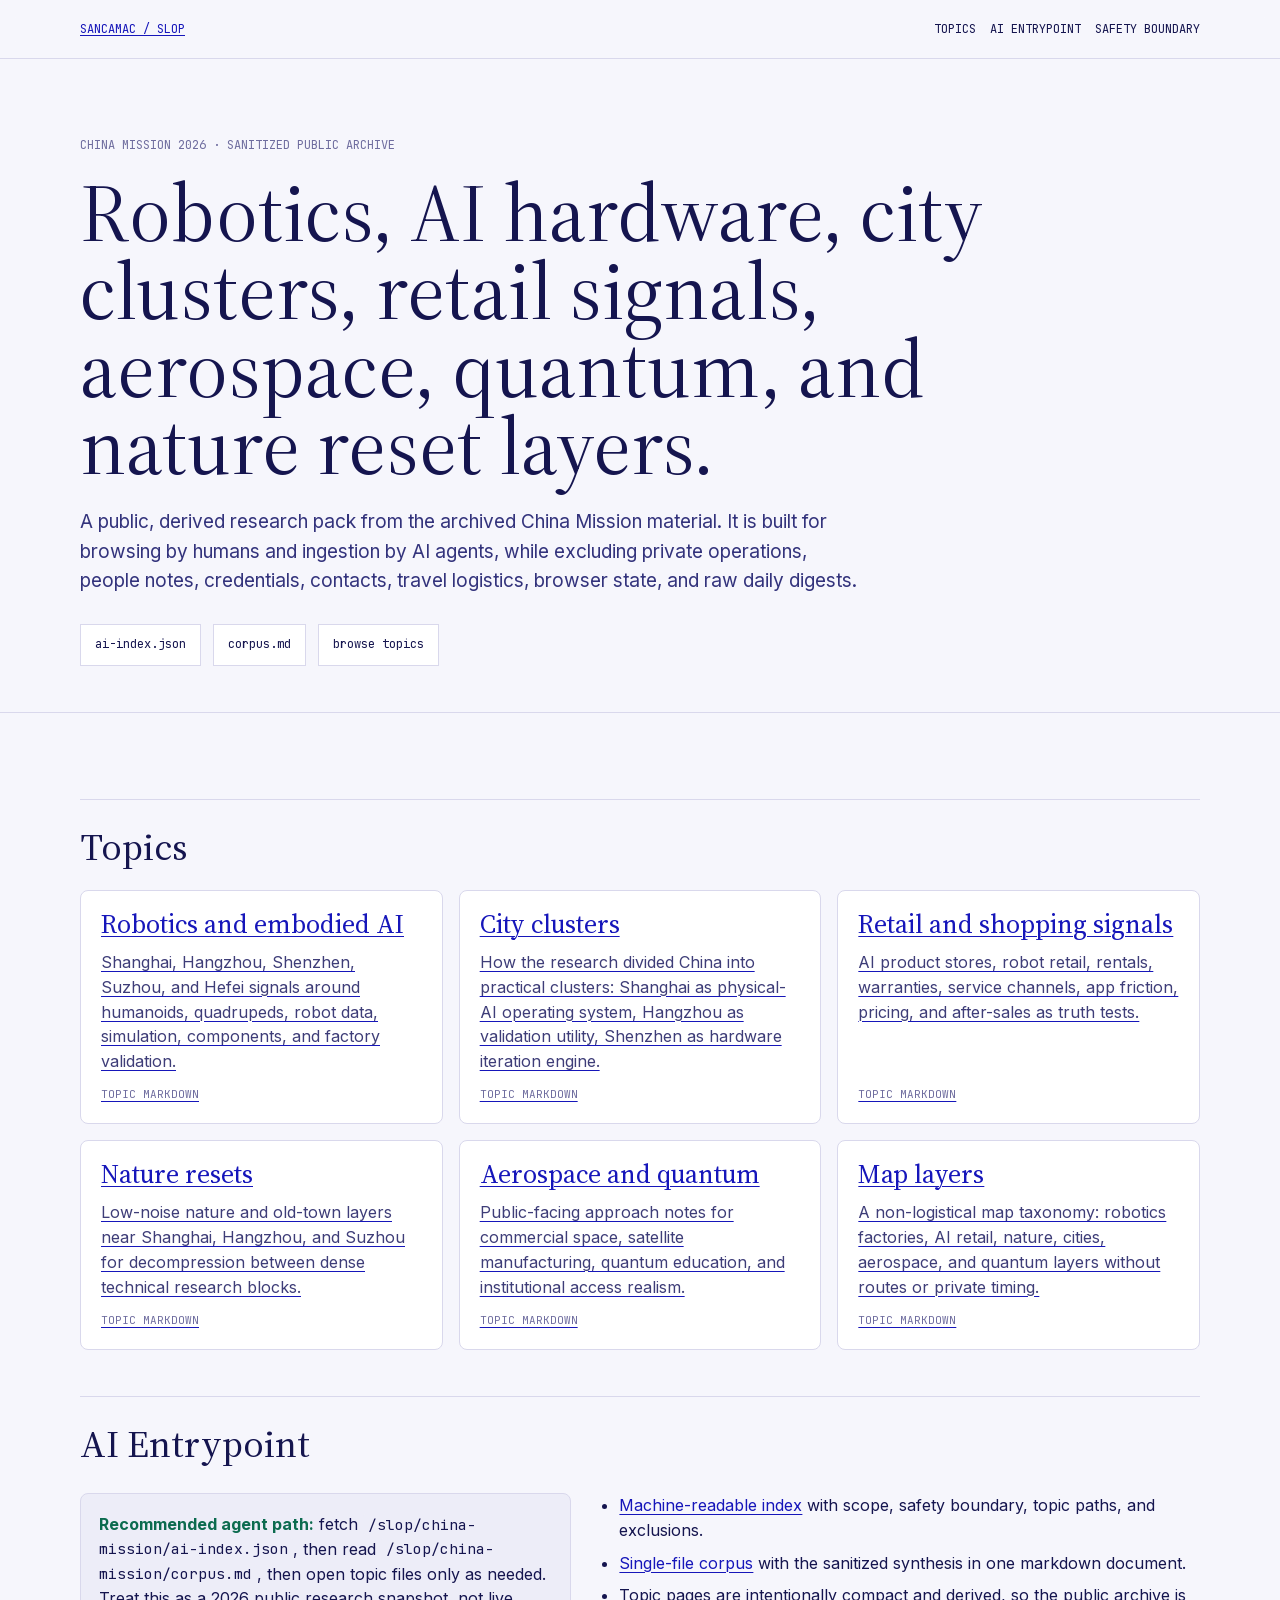
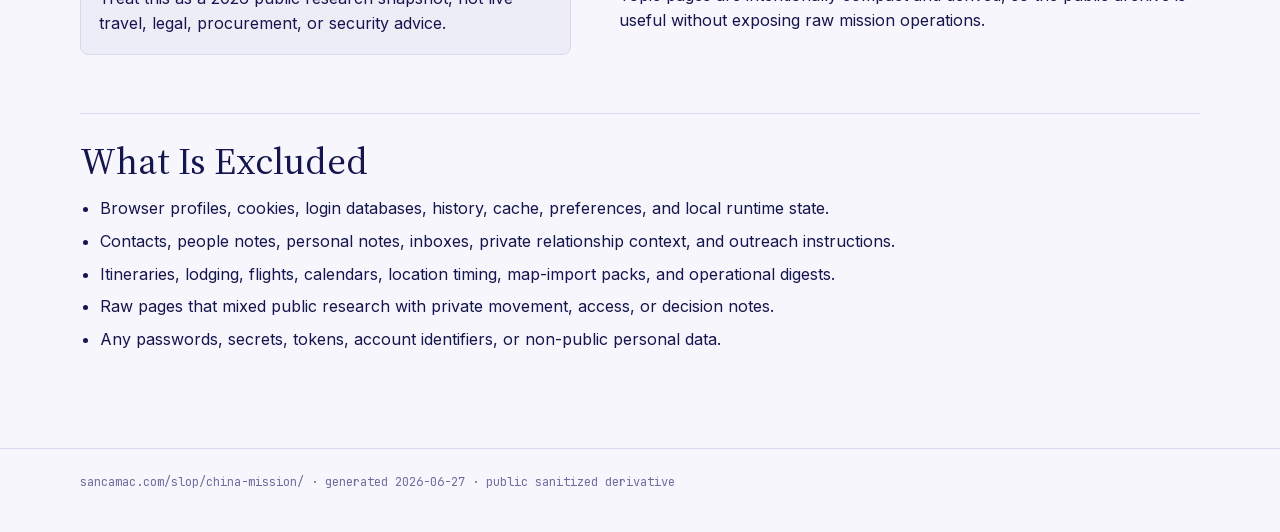
==== slop/china-mission/index.html @ ab20e9ce "Publish sanitized China mission research pack" ====
<!doctype html>
<html lang="en">
<head>
  <meta charset="utf-8">
  <meta name="viewport" content="width=device-width, initial-scale=1">
  <title>China Mission 2026 · public research pack on robotics, AI hardware, cities, retail signals, aerospace, quantum, and nature</title>
  <meta name="description" content="Sanitized public research pack derived from China Mission 2026: robotics, embodied AI, AI hardware retail, city clusters, aerospace, quantum, shopping signals, and nature reset layers.">
  <link rel="stylesheet" href="../../styles/fonts.css">
  <link rel="stylesheet" href="../../styles/palette.css">
  <style>
    :root {
      --bg: #f6f6fc;
      --paper: #ffffff;
      --ink: #15154f;
      --muted: #6f6d9f;
      --line: #d9d8ec;
      --accent: #1616ba;
      --soft: #ededf8;
      --green: #0c6b4f;
      --orange: #9b4d12;
      --mono: "JetBrains Mono", ui-monospace, SFMono-Regular, Menlo, monospace;
      --sans: "Inter", system-ui, sans-serif;
      --serif: "Source Serif 4", Georgia, serif;
    }

    * { box-sizing: border-box; }
    body {
      margin: 0;
      background: var(--bg);
      color: var(--ink);
      font-family: var(--sans);
      line-height: 1.55;
    }

    a { color: var(--accent); text-decoration-thickness: 1px; text-underline-offset: 0.18em; }
    .wrap { width: min(1120px, calc(100vw - 36px)); margin: 0 auto; }
    .top {
      border-bottom: 1px solid var(--line);
      background: rgba(246, 246, 252, 0.88);
      backdrop-filter: blur(10px);
      position: sticky;
      top: 0;
      z-index: 2;
    }
    .top-inner {
      min-height: 58px;
      display: flex;
      align-items: center;
      justify-content: space-between;
      gap: 20px;
      font-family: var(--mono);
      font-size: 12px;
      text-transform: uppercase;
      letter-spacing: 0;
    }
    .nav { display: flex; flex-wrap: wrap; gap: 14px; }
    .nav a { color: var(--ink); text-decoration: none; }
    .hero {
      padding: 72px 0 46px;
      border-bottom: 1px solid var(--line);
    }
    .eyebrow {
      font-family: var(--mono);
      font-size: 12px;
      color: var(--muted);
      text-transform: uppercase;
    }
    h1 {
      font-family: var(--serif);
      font-weight: 400;
      font-size: clamp(42px, 7vw, 82px);
      line-height: 0.95;
      max-width: 980px;
      margin: 18px 0 22px;
      letter-spacing: 0;
    }
    .lede {
      max-width: 790px;
      font-size: 19px;
      color: #33337c;
      margin: 0;
    }
    .buttons {
      display: flex;
      flex-wrap: wrap;
      gap: 12px;
      margin-top: 28px;
    }
    .button {
      display: inline-flex;
      align-items: center;
      min-height: 42px;
      padding: 0 14px;
      border: 1px solid var(--line);
      background: var(--paper);
      color: var(--ink);
      text-decoration: none;
      font-family: var(--mono);
      font-size: 12px;
    }
    main { padding: 44px 0 80px; }
    .grid {
      display: grid;
      grid-template-columns: repeat(3, 1fr);
      gap: 16px;
      margin: 24px 0 46px;
    }
    .card {
      background: var(--paper);
      border: 1px solid var(--line);
      border-radius: 8px;
      padding: 20px;
      min-height: 210px;
      display: flex;
      flex-direction: column;
      gap: 12px;
    }
    .card h2 {
      margin: 0;
      font-family: var(--serif);
      font-weight: 400;
      font-size: 26px;
      line-height: 1.05;
    }
    .card p { margin: 0; color: #3e3d78; }
    .card .meta {
      margin-top: auto;
      font-family: var(--mono);
      font-size: 11px;
      color: var(--muted);
      text-transform: uppercase;
    }
    section {
      border-top: 1px solid var(--line);
      padding-top: 28px;
      margin-top: 42px;
    }
    h2.section-title {
      margin: 0 0 14px;
      font-family: var(--serif);
      font-weight: 400;
      font-size: 38px;
      line-height: 1;
    }
    .split {
      display: grid;
      grid-template-columns: 0.9fr 1.1fr;
      gap: 28px;
    }
    ul { padding-left: 20px; }
    li + li { margin-top: 8px; }
    .notice {
      border: 1px solid var(--line);
      background: var(--soft);
      padding: 18px;
      border-radius: 8px;
    }
    .notice strong { color: var(--green); }
    code {
      font-family: var(--mono);
      font-size: 0.92em;
      background: var(--soft);
      padding: 0.1em 0.35em;
      border-radius: 4px;
    }
    footer {
      border-top: 1px solid var(--line);
      padding: 24px 0 40px;
      color: var(--muted);
      font-family: var(--mono);
      font-size: 12px;
    }
    @media (max-width: 850px) {
      .grid, .split { grid-template-columns: 1fr; }
      .hero { padding-top: 48px; }
      .top-inner { align-items: flex-start; padding: 14px 0; flex-direction: column; }
    }
  </style>
</head>
<body>
  <header class="top">
    <div class="wrap top-inner">
      <a href="../../">sancamac / slop</a>
      <nav class="nav" aria-label="China Mission research pack">
        <a href="#topics">topics</a>
        <a href="#ai">AI entrypoint</a>
        <a href="#safety">safety boundary</a>
      </nav>
    </div>
  </header>

  <div class="hero">
    <div class="wrap">
      <span class="eyebrow">China Mission 2026 · sanitized public archive</span>
      <h1>Robotics, AI hardware, city clusters, retail signals, aerospace, quantum, and nature reset layers.</h1>
      <p class="lede">A public, derived research pack from the archived China Mission material. It is built for browsing by humans and ingestion by AI agents, while excluding private operations, people notes, credentials, contacts, travel logistics, browser state, and raw daily digests.</p>
      <div class="buttons">
        <a class="button" href="ai-index.json">ai-index.json</a>
        <a class="button" href="corpus.md">corpus.md</a>
        <a class="button" href="#topics">browse topics</a>
      </div>
    </div>
  </div>

  <main class="wrap">
    <section id="topics">
      <h2 class="section-title">Topics</h2>
      <div class="grid">
        <a class="card" href="topics/robotics-embodied-ai.md">
          <h2>Robotics and embodied AI</h2>
          <p>Shanghai, Hangzhou, Shenzhen, Suzhou, and Hefei signals around humanoids, quadrupeds, robot data, simulation, components, and factory validation.</p>
          <span class="meta">topic markdown</span>
        </a>
        <a class="card" href="topics/cities.md">
          <h2>City clusters</h2>
          <p>How the research divided China into practical clusters: Shanghai as physical-AI operating system, Hangzhou as validation utility, Shenzhen as hardware iteration engine.</p>
          <span class="meta">topic markdown</span>
        </a>
        <a class="card" href="topics/retail-shopping.md">
          <h2>Retail and shopping signals</h2>
          <p>AI product stores, robot retail, rentals, warranties, service channels, app friction, pricing, and after-sales as truth tests.</p>
          <span class="meta">topic markdown</span>
        </a>
        <a class="card" href="topics/nature.md">
          <h2>Nature resets</h2>
          <p>Low-noise nature and old-town layers near Shanghai, Hangzhou, and Suzhou for decompression between dense technical research blocks.</p>
          <span class="meta">topic markdown</span>
        </a>
        <a class="card" href="topics/aerospace-quantum.md">
          <h2>Aerospace and quantum</h2>
          <p>Public-facing approach notes for commercial space, satellite manufacturing, quantum education, and institutional access realism.</p>
          <span class="meta">topic markdown</span>
        </a>
        <a class="card" href="topics/map-layers.md">
          <h2>Map layers</h2>
          <p>A non-logistical map taxonomy: robotics factories, AI retail, nature, cities, aerospace, and quantum layers without routes or private timing.</p>
          <span class="meta">topic markdown</span>
        </a>
      </div>
    </section>

    <section id="ai">
      <h2 class="section-title">AI Entrypoint</h2>
      <div class="split">
        <p class="notice"><strong>Recommended agent path:</strong> fetch <code>/slop/china-mission/ai-index.json</code>, then read <code>/slop/china-mission/corpus.md</code>, then open topic files only as needed. Treat this as a 2026 public research snapshot, not live travel, legal, procurement, or security advice.</p>
        <ul>
          <li><a href="ai-index.json">Machine-readable index</a> with scope, safety boundary, topic paths, and exclusions.</li>
          <li><a href="corpus.md">Single-file corpus</a> with the sanitized synthesis in one markdown document.</li>
          <li>Topic pages are intentionally compact and derived, so the public archive is useful without exposing raw mission operations.</li>
        </ul>
      </div>
    </section>

    <section id="safety">
      <h2 class="section-title">What Is Excluded</h2>
      <ul>
        <li>Browser profiles, cookies, login databases, history, cache, preferences, and local runtime state.</li>
        <li>Contacts, people notes, personal notes, inboxes, private relationship context, and outreach instructions.</li>
        <li>Itineraries, lodging, flights, calendars, location timing, map-import packs, and operational digests.</li>
        <li>Raw pages that mixed public research with private movement, access, or decision notes.</li>
        <li>Any passwords, secrets, tokens, account identifiers, or non-public personal data.</li>
      </ul>
    </section>
  </main>

  <footer>
    <div class="wrap">sancamac.com/slop/china-mission/ · generated 2026-06-27 · public sanitized derivative</div>
  </footer>
</body>
</html>
---- styles/fonts.css ----
/* All three families are variable fonts; one declaration per unicode range
   covers every weight in the supported axis. */

/* ---------------- Inter (sans, variable 100-900) ---------------- */
@font-face {
  font-family: 'Inter';
  font-style: normal;
  font-weight: 100 900;
  font-display: swap;
  src: url("../fonts/Inter-400-normal-latin.woff2") format('woff2');
  unicode-range: U+0000-00FF, U+0131, U+0152-0153, U+02BB-02BC, U+02C6, U+02DA, U+02DC, U+0304, U+0308, U+0329, U+2000-206F, U+20AC, U+2122, U+2191, U+2193, U+2212, U+2215, U+FEFF, U+FFFD;
}
@font-face {
  font-family: 'Inter';
  font-style: normal;
  font-weight: 100 900;
  font-display: swap;
  src: url("../fonts/Inter-400-normal-latin-ext.woff2") format('woff2');
  unicode-range: U+0100-02BA, U+02BD-02C5, U+02C7-02CC, U+02CE-02D7, U+02DD-02FF, U+0304, U+0308, U+0329, U+1D00-1DBF, U+1E00-1E9F, U+1EF2-1EFF, U+2020, U+20A0-20AB, U+20AD-20C0, U+2113, U+2C60-2C7F, U+A720-A7FF;
}
@font-face {
  font-family: 'Inter';
  font-style: normal;
  font-weight: 100 900;
  font-display: swap;
  src: url("../fonts/Inter-400-normal-vietnamese.woff2") format('woff2');
  unicode-range: U+0102-0103, U+0110-0111, U+0128-0129, U+0168-0169, U+01A0-01A1, U+01AF-01B0, U+0300-0301, U+0303-0304, U+0308-0309, U+0323, U+0329, U+1EA0-1EF9, U+20AB;
}

/* ---------------- Source Serif 4 (serif, variable 200-900, regular + italic) ---------------- */
@font-face {
  font-family: 'Source Serif 4';
  font-style: normal;
  font-weight: 200 900;
  font-display: swap;
  src: url("../fonts/SourceSerif4-400-normal-latin.woff2") format('woff2');
  unicode-range: U+0000-00FF, U+0131, U+0152-0153, U+02BB-02BC, U+02C6, U+02DA, U+02DC, U+0304, U+0308, U+0329, U+2000-206F, U+20AC, U+2122, U+2191, U+2193, U+2212, U+2215, U+FEFF, U+FFFD;
}
@font-face {
  font-family: 'Source Serif 4';
  font-style: normal;
  font-weight: 200 900;
  font-display: swap;
  src: url("../fonts/SourceSerif4-400-normal-latin-ext.woff2") format('woff2');
  unicode-range: U+0100-02BA, U+02BD-02C5, U+02C7-02CC, U+02CE-02D7, U+02DD-02FF, U+0304, U+0308, U+0329, U+1D00-1DBF, U+1E00-1E9F, U+1EF2-1EFF, U+2020, U+20A0-20AB, U+20AD-20C0, U+2113, U+2C60-2C7F, U+A720-A7FF;
}
@font-face {
  font-family: 'Source Serif 4';
  font-style: normal;
  font-weight: 200 900;
  font-display: swap;
  src: url("../fonts/SourceSerif4-400-normal-vietnamese.woff2") format('woff2');
  unicode-range: U+0102-0103, U+0110-0111, U+0128-0129, U+0168-0169, U+01A0-01A1, U+01AF-01B0, U+0300-0301, U+0303-0304, U+0308-0309, U+0323, U+0329, U+1EA0-1EF9, U+20AB;
}
@font-face {
  font-family: 'Source Serif 4';
  font-style: italic;
  font-weight: 200 900;
  font-display: swap;
  src: url("../fonts/SourceSerif4-400-italic-latin.woff2") format('woff2');
  unicode-range: U+0000-00FF, U+0131, U+0152-0153, U+02BB-02BC, U+02C6, U+02DA, U+02DC, U+0304, U+0308, U+0329, U+2000-206F, U+20AC, U+2122, U+2191, U+2193, U+2212, U+2215, U+FEFF, U+FFFD;
}
@font-face {
  font-family: 'Source Serif 4';
  font-style: italic;
  font-weight: 200 900;
  font-display: swap;
  src: url("../fonts/SourceSerif4-400-italic-latin-ext.woff2") format('woff2');
  unicode-range: U+0100-02BA, U+02BD-02C5, U+02C7-02CC, U+02CE-02D7, U+02DD-02FF, U+0304, U+0308, U+0329, U+1D00-1DBF, U+1E00-1E9F, U+1EF2-1EFF, U+2020, U+20A0-20AB, U+20AD-20C0, U+2113, U+2C60-2C7F, U+A720-A7FF;
}
@font-face {
  font-family: 'Source Serif 4';
  font-style: italic;
  font-weight: 200 900;
  font-display: swap;
  src: url("../fonts/SourceSerif4-400-italic-vietnamese.woff2") format('woff2');
  unicode-range: U+0102-0103, U+0110-0111, U+0128-0129, U+0168-0169, U+01A0-01A1, U+01AF-01B0, U+0300-0301, U+0303-0304, U+0308-0309, U+0323, U+0329, U+1EA0-1EF9, U+20AB;
}

/* ---------------- JetBrains Mono (mono, variable 400-800) ---------------- */
@font-face {
  font-family: 'JetBrains Mono';
  font-style: normal;
  font-weight: 400 800;
  font-display: swap;
  src: url("../fonts/JetBrainsMono-400-normal-latin.woff2") format('woff2');
  unicode-range: U+0000-00FF, U+0131, U+0152-0153, U+02BB-02BC, U+02C6, U+02DA, U+02DC, U+0304, U+0308, U+0329, U+2000-206F, U+20AC, U+2122, U+2191, U+2193, U+2212, U+2215, U+FEFF, U+FFFD;
}
@font-face {
  font-family: 'JetBrains Mono';
  font-style: normal;
  font-weight: 400 800;
  font-display: swap;
  src: url("../fonts/JetBrainsMono-400-normal-latin-ext.woff2") format('woff2');
  unicode-range: U+0100-02BA, U+02BD-02C5, U+02C7-02CC, U+02CE-02D7, U+02DD-02FF, U+0304, U+0308, U+0329, U+1D00-1DBF, U+1E00-1E9F, U+1EF2-1EFF, U+2020, U+20A0-20AB, U+20AD-20C0, U+2113, U+2C60-2C7F, U+A720-A7FF;
}
@font-face {
  font-family: 'JetBrains Mono';
  font-style: normal;
  font-weight: 400 800;
  font-display: swap;
  src: url("../fonts/JetBrainsMono-400-normal-vietnamese.woff2") format('woff2');
  unicode-range: U+0102-0103, U+0110-0111, U+0128-0129, U+0168-0169, U+01A0-01A1, U+01AF-01B0, U+0300-0301, U+0303-0304, U+0308-0309, U+0323, U+0329, U+1EA0-1EF9, U+20AB;
}
---- styles/palette.css ----
:root {
/* yellow */
--yellow-100: #ff0;
/* black */
--black-100: #000;
--black-200: #111;
--black-300: #040404;
--black-400: #191918;
--black-500: #1c0e2c;
--black-600: #05210b;
--black-700: #481034;
--black-800: rgba(0,0,0,.015);
--black-900: rgba(0,0,0,.013);
--black-1000: rgba(0,0,0,.027);
/* whitesmoke */
--whitesmoke-100: #f9f9f8;
--whitesmoke-200: #f6f5f4;
--whitesmoke-300: #f8f8f7;
--whitesmoke-400: #f4eeee;
--whitesmoke-500: #faf8f6;
--whitesmoke-600: #f9f8f7;
--whitesmoke-700: #f0efed;
/* gainsboro */
--gainsboro-100: #dfdcd9;
--gainsboro-200: #e6e5e3;
/* darkgray */
--darkgray-100: #a39e98;
--darkgray-200: #ada9a3;
--darkgray-300: #a19e99;
/* dimgray */
--dimgray-100: #78736f;
--dimgray-200: #615d59;
--dimgray-300: #73726e;
--dimgray-400: #5f5e5b;
--dimgray-500: #613e2e;
--dimgray-600: #584437;
--dimgray-700: #6d5340;
--dimgray-800: #5f5e59;
/* darkslategray */
--darkslategray-100: #494744;
--darkslategray-200: #31302e;
--darkslategray-300: #0a4d4b;
--darkslategray-400: #042b29;
--darkslategray-500: #002a4f;
--darkslategray-600: #33684e;
--darkslategray-700: #1f4f3b;
--darkslategray-800: #1c3829;
--darkslategray-900: #484743;
--darkslategray-1000: #32302c;
/* seashell */
--seashell-100: #fef3f1;
--seashell-200: #fff5ed;
--seashell-300: #f5ede9;
/* mistyrose */
--mistyrose-100: #fdd3cd;
/* salmon */
--salmon-100: #ff8b7c;
--salmon-200: #f77463;
/* tomato */
--tomato-100: #f64932;
/* orangered */
--orangered-100: #e32d14;
/* firebrick */
--firebrick-100: #b01601;
--firebrick-200: #cd3c3a;
/* maroon */
--maroon-100: #6f0d00;
--maroon-200: #4f0900;
--maroon-300: #5d1715;
/* bisque */
--bisque-100: #ffdec4;
/* sandybrown */
--sandybrown-100: #ffad71;
/* darkorange */
--darkorange-100: #ff8a33;
--darkorange-200: #ff6d00;
/* chocolate */
--chocolate-100: #dd5b00;
--chocolate-200: #ab4a00;
--chocolate-300: #d9730d;
/* saddlebrown */
--saddlebrown-100: #793400;
--saddlebrown-200: #532200;
--saddlebrown-300: #704b00;
--saddlebrown-400: #744d2d;
--saddlebrown-500: #654124;
--saddlebrown-600: #523410;
--saddlebrown-700: #8d4e17;
--saddlebrown-800: #6a3b12;
--saddlebrown-900: #49290e;
--saddlebrown-1000: #5f4023;
/* oldlace */
--oldlace-100: #fff5e0;
/* moccasin */
--moccasin-100: #ffe4af;
/* khaki */
--khaki-100: #ffd786;
/* goldenrod */
--goldenrod-100: #ffc95e;
/* orange */
--orange-100: #ffb110;
--orange-200: #e89d01;
/* darkgoldenrod */
--darkgoldenrod-100: #c78600;
--darkgoldenrod-200: #a16c00;
--darkgoldenrod-300: #cb912f;
/* azure */
--azure-100: #f2fafa;
/* powderblue */
--powderblue-100: #bde6e4;
--powderblue-200: #83cbc9;
/* darkcyan */
--darkcyan-100: #2a9d99;
--darkcyan-200: #27918d;
/* teal */
--teal-100: #0a7b77;
--teal-200: #126764;
/* aliceblue */
--aliceblue-100: #f2f9ff;
--aliceblue-200: #e6f3fe;
--aliceblue-300: #e7f3f8;
--aliceblue-400: #f3f9fd;
--aliceblue-500: #e5f2fc;
/* lightskyblue */
--lightskyblue-100: #93cdfe;
--lightskyblue-200: #83abe1;
/* deepskyblue */
--deepskyblue-100: #62aef0;
/* dodgerblue */
--dodgerblue-100: #097fe8;
--dodgerblue-200: #0075de;
--dodgerblue-300: #2383e2;
/* darkslateblue */
--darkslateblue-100: #005bab;
--darkslateblue-200: #00396b;
--darkslateblue-300: #562983;
--darkslateblue-400: #391c57;
--darkslateblue-500: #394ea3;
--darkslateblue-600: #213183;
--darkslateblue-700: #105fad;
--darkslateblue-800: #754d92;
--darkslateblue-900: #5a3872;
--darkslateblue-1000: #412454;
/* ghostwhite */
--ghostwhite-100: #f8f5fc;
--ghostwhite-200: #f6f6fc;
--ghostwhite-300: #f8f3fc;
/* lavender */
--lavender-100: #eadbfa;
--lavender-200: #cee3f7;
/* plum */
--plum-100: #d6b6f6;
--plum-200: #ffb5eb;
/* mediumorchid */
--mediumorchid-100: #ad6ded;
/* darkorchid */
--darkorchid-100: #9849e8;
/* slateblue */
--slateblue-100: #7237ae;
/* mintcream */
--mintcream-100: #f0faf2;
--mintcream-200: #edf3ec;
/* honeydew */
--honeydew-100: #d0f4d8;
/* darkseagreen */
--darkseagreen-100: #abe5b8;
/* mediumseagreen */
--mediumseagreen-100: #68ce7e;
/* forestgreen */
--forestgreen-100: #1aae39;
--forestgreen-200: #14832b;
/* darkgreen */
--darkgreen-100: #0f6220;
/* darkolivegreen */
--darkolivegreen-100: #0a4216;
/* lavenderblush */
--lavenderblush-100: #fff5fc;
--lavenderblush-200: #fcf1f6;
--lavenderblush-300: #fdebec;
/* thistle */
--thistle-100: #ffcdf1;
/* violet */
--violet-100: #ff83dd;
/* hotpink */
--hotpink-100: #ff64c8;
/* mediumvioletred */
--mediumvioletred-100: #d13f9d;
--mediumvioletred-200: #9d2472;
--mediumvioletred-300: #a2336f;
/* purple */
--purple-100: #6c1b4f;
/* snow */
--snow-100: #fcf8f5;
/* antiquewhite */
--antiquewhite-100: #ebd5c5;
--antiquewhite-200: #fbecdd;
/* tan */
--tan-100: #d9b79f;
--tan-200: #b68965;
--tan-300: #bd9576;
/* rosybrown */
--rosybrown-100: #b18164;
--rosybrown-200: #9c7054;
--rosybrown-300: #9f765a;
--rosybrown-400: #bca290;
/* sienna */
--sienna-100: #885d3d;
--sienna-200: #9f6b53;
--sienna-300: #80543f;
--sienna-400: #835e33;
/* white */
--white-100: #fff;
/* royalblue */
--royalblue-100: #607df6;
--royalblue-200: #455dd3;
/* midnightblue */
--midnightblue-100: #02093a;
--midnightblue-200: #0a0a5d;
/* lightgoldenrodyellow */
--lightgoldenrodyellow-100: #fefcd5;
/* mediumblue */
--mediumblue-100: #1313ba;
/* mediumslateblue */
--mediumslateblue-100: #6666fd;
/* steelblue */
--steelblue-100: #7171a8;
--steelblue-200: #337ea9;
--steelblue-300: #2d6387;
--steelblue-400: #264a72;
--steelblue-500: #355f8b;
/* lightsteelblue */
--lightsteelblue-100: #cbcbef;
--lightsteelblue-200: #b6d4f3;
/* palevioletred */
--palevioletred-100: #c14c8a;
--palevioletred-200: #6f3151;
/* mediumpurple */
--mediumpurple-100: #9065b0;
/* seagreen */
--seagreen-100: #448361;
--seagreen-200: #50946e;
/* brown */
--brown-100: #ae2f2e;
--brown-200: #862120;
/* cornsilk */
--cornsilk-100: #fbf3db;
/* cornflowerblue */
--cornflowerblue-100: #387dc9;
--cornflowerblue-200: #2783de;
--cornflowerblue-300: #5e9fe8;
/* lightgray */
--lightgray-100: #e0cdc0;
--lightgray-200: #d4d3cf;
/* linen */
--linen-100: #ebdfd7;
/* gray */
--gray-100: #7d7a75;
--gray-200: #8e8b86;
/* Logo Colors */
--black: rgb(5, 5, 5);
--silver: rgb(195, 195, 195);
--dimgray: rgb(100, 100, 100);
--darkslategray: rgb(72, 72, 72);
--gray: rgb(132, 132, 132);
--dimgray: rgb(116, 116, 116);
/* Homepage Colors */
--mediumblue: rgb(22, 22, 186);
--ghostwhite: rgb(240, 240, 250);
--lightslategray: rgb(152, 153, 194);
--cornflowerblue: rgb(117, 114, 193);
--midnightblue: rgb(33, 32, 122);
--lightsteelblue: rgb(195, 195, 224);
--darkslateblue: rgb(33, 33, 81);
--thistle: rgb(180, 172, 212);
--thistle: rgb(212, 203, 234);
--slategray: rgb(108, 124, 156);
--gray: rgb(124, 124, 124);
--darkgray: rgb(180, 180, 180);
}
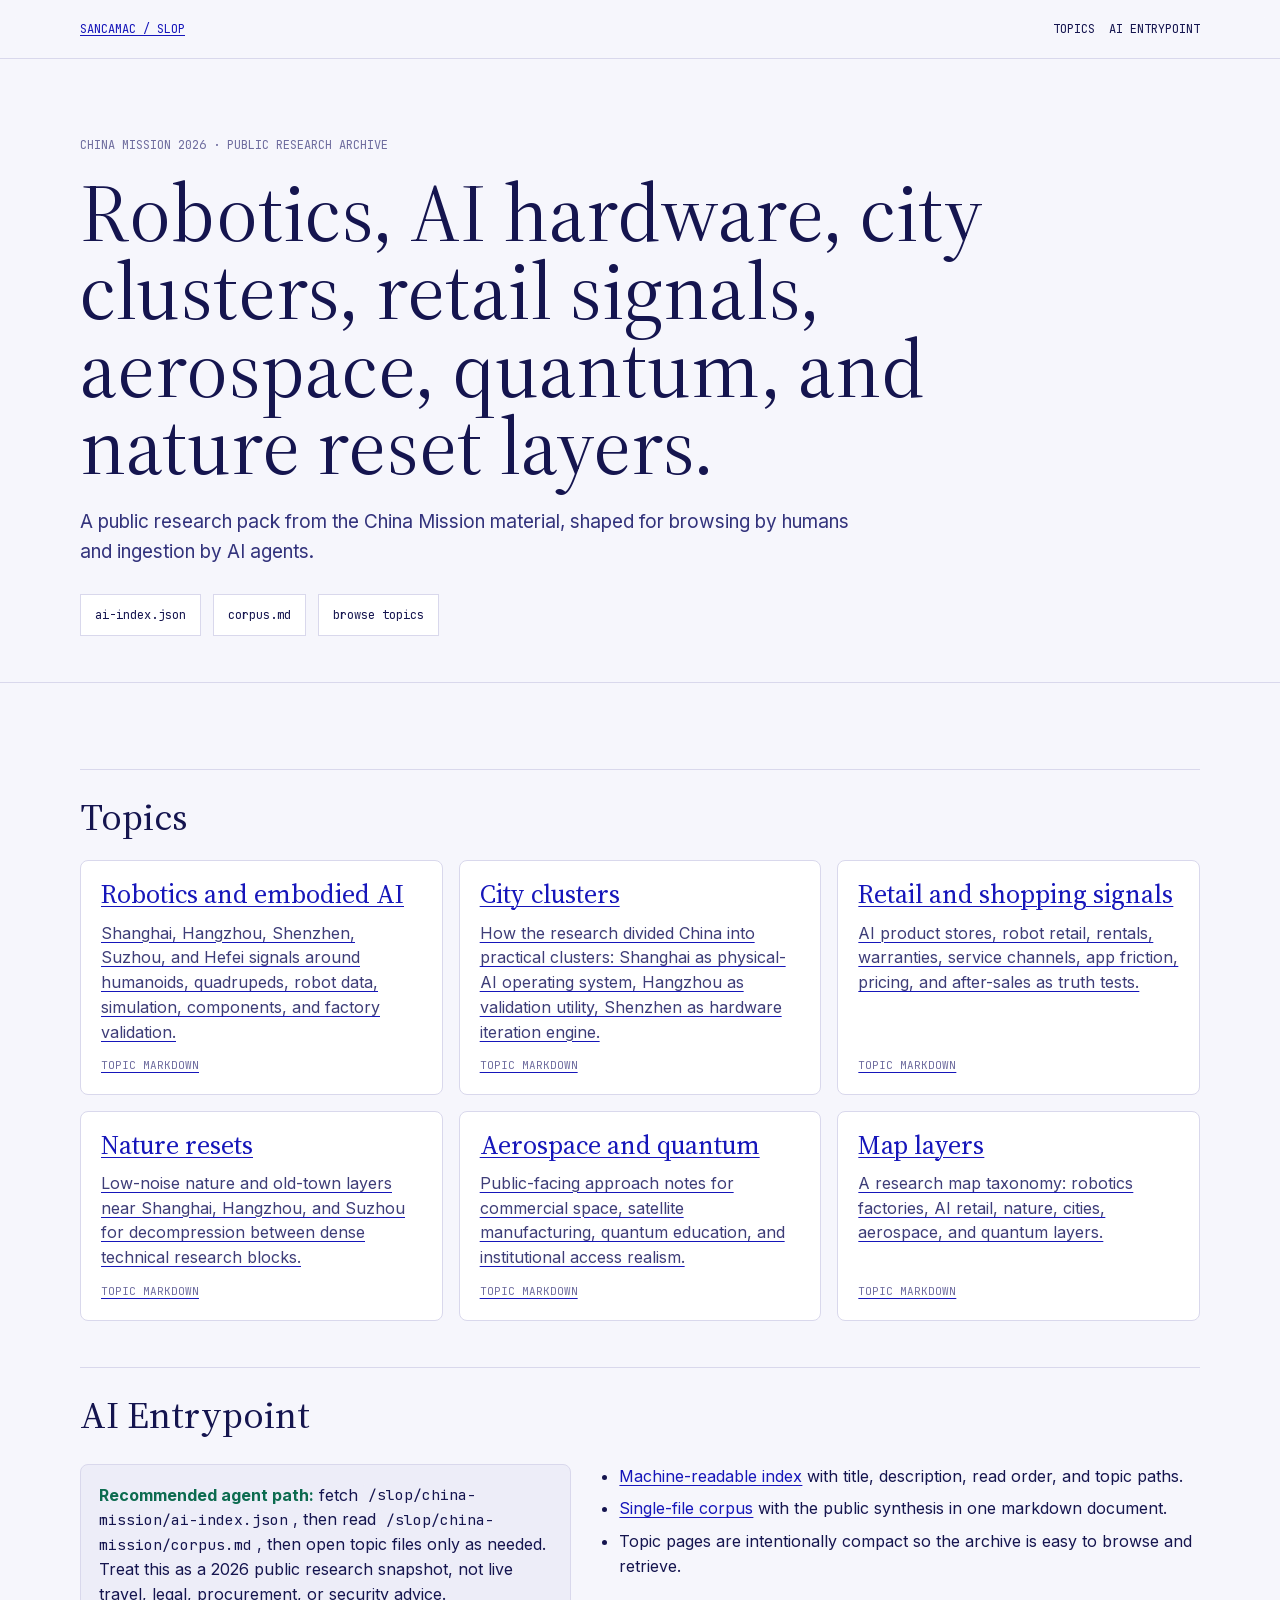
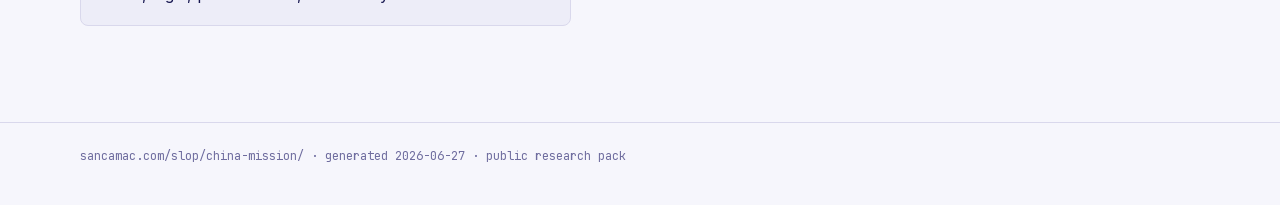
==== commit 8b360267: "Remove public exclusion section" ====
--- a/slop/china-mission/index.html
+++ b/slop/china-mission/index.html
@@ -4,7 +4,7 @@
   <meta charset="utf-8">
   <meta name="viewport" content="width=device-width, initial-scale=1">
   <title>China Mission 2026 · public research pack on robotics, AI hardware, cities, retail signals, aerospace, quantum, and nature</title>
-  <meta name="description" content="Sanitized public research pack derived from China Mission 2026: robotics, embodied AI, AI hardware retail, city clusters, aerospace, quantum, shopping signals, and nature reset layers.">
+  <meta name="description" content="Public research pack derived from China Mission 2026: robotics, embodied AI, AI hardware retail, city clusters, aerospace, quantum, shopping signals, and nature reset layers.">
   <link rel="stylesheet" href="../../styles/fonts.css">
   <link rel="stylesheet" href="../../styles/palette.css">
   <style>
@@ -184,16 +184,15 @@
       <nav class="nav" aria-label="China Mission research pack">
         <a href="#topics">topics</a>
         <a href="#ai">AI entrypoint</a>
-        <a href="#safety">safety boundary</a>
       </nav>
     </div>
   </header>
 
   <div class="hero">
     <div class="wrap">
-      <span class="eyebrow">China Mission 2026 · sanitized public archive</span>
+      <span class="eyebrow">China Mission 2026 · public research archive</span>
       <h1>Robotics, AI hardware, city clusters, retail signals, aerospace, quantum, and nature reset layers.</h1>
-      <p class="lede">A public, derived research pack from the archived China Mission material. It is built for browsing by humans and ingestion by AI agents, while excluding private operations, people notes, credentials, contacts, travel logistics, browser state, and raw daily digests.</p>
+      <p class="lede">A public research pack from the China Mission material, shaped for browsing by humans and ingestion by AI agents.</p>
       <div class="buttons">
         <a class="button" href="ai-index.json">ai-index.json</a>
         <a class="button" href="corpus.md">corpus.md</a>
@@ -233,7 +232,7 @@
         </a>
         <a class="card" href="topics/map-layers.md">
           <h2>Map layers</h2>
-          <p>A non-logistical map taxonomy: robotics factories, AI retail, nature, cities, aerospace, and quantum layers without routes or private timing.</p>
+          <p>A research map taxonomy: robotics factories, AI retail, nature, cities, aerospace, and quantum layers.</p>
           <span class="meta">topic markdown</span>
         </a>
       </div>
@@ -244,27 +243,16 @@
       <div class="split">
         <p class="notice"><strong>Recommended agent path:</strong> fetch <code>/slop/china-mission/ai-index.json</code>, then read <code>/slop/china-mission/corpus.md</code>, then open topic files only as needed. Treat this as a 2026 public research snapshot, not live travel, legal, procurement, or security advice.</p>
         <ul>
-          <li><a href="ai-index.json">Machine-readable index</a> with scope, safety boundary, topic paths, and exclusions.</li>
-          <li><a href="corpus.md">Single-file corpus</a> with the sanitized synthesis in one markdown document.</li>
-          <li>Topic pages are intentionally compact and derived, so the public archive is useful without exposing raw mission operations.</li>
+          <li><a href="ai-index.json">Machine-readable index</a> with title, description, read order, and topic paths.</li>
+          <li><a href="corpus.md">Single-file corpus</a> with the public synthesis in one markdown document.</li>
+          <li>Topic pages are intentionally compact so the archive is easy to browse and retrieve.</li>
         </ul>
       </div>
     </section>
-
-    <section id="safety">
-      <h2 class="section-title">What Is Excluded</h2>
-      <ul>
-        <li>Browser profiles, cookies, login databases, history, cache, preferences, and local runtime state.</li>
-        <li>Contacts, people notes, personal notes, inboxes, private relationship context, and outreach instructions.</li>
-        <li>Itineraries, lodging, flights, calendars, location timing, map-import packs, and operational digests.</li>
-        <li>Raw pages that mixed public research with private movement, access, or decision notes.</li>
-        <li>Any passwords, secrets, tokens, account identifiers, or non-public personal data.</li>
-      </ul>
-    </section>
   </main>
 
   <footer>
-    <div class="wrap">sancamac.com/slop/china-mission/ · generated 2026-06-27 · public sanitized derivative</div>
+    <div class="wrap">sancamac.com/slop/china-mission/ · generated 2026-06-27 · public research pack</div>
   </footer>
 </body>
 </html>
